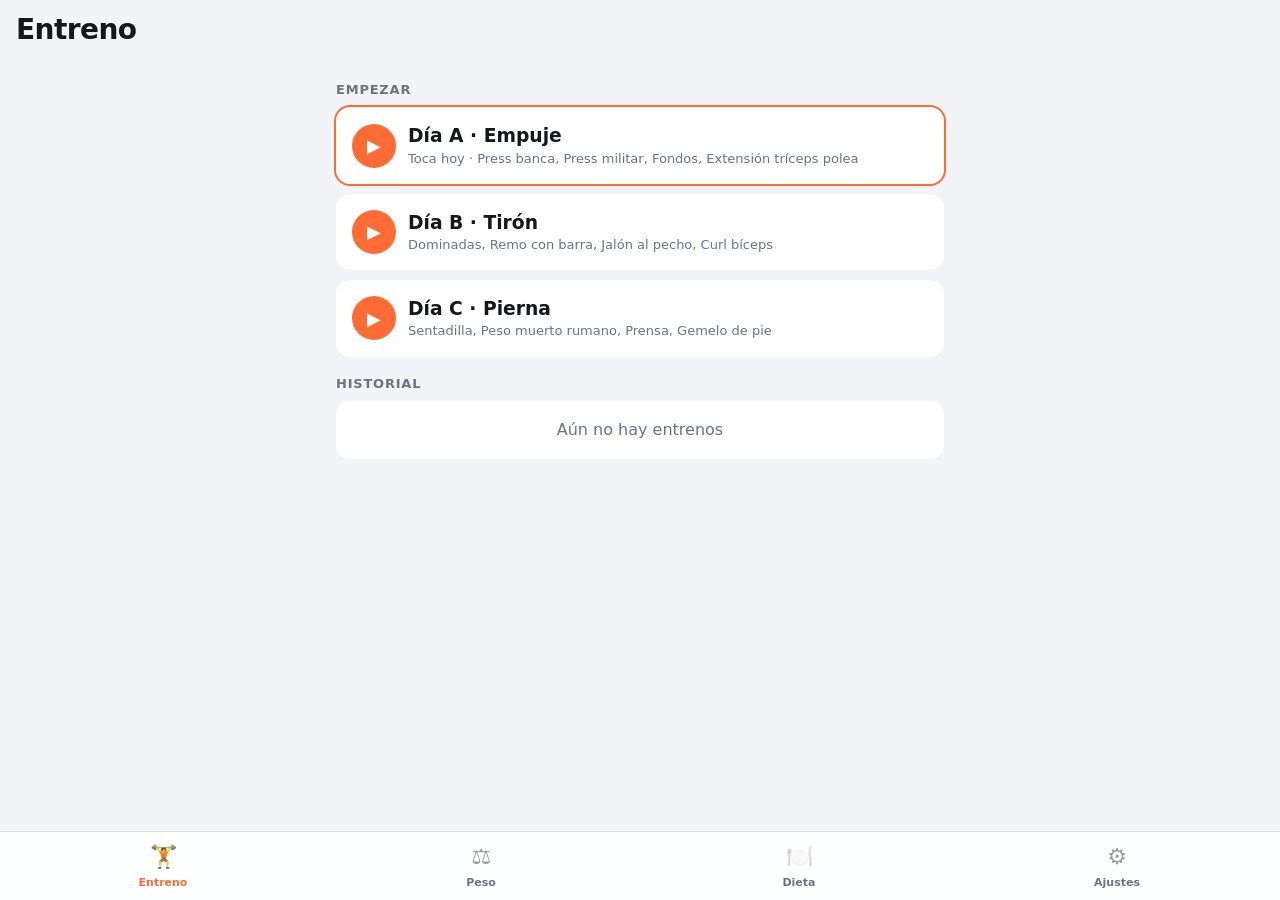
==== app/index.html @ 9633da12 "Añade tracker personal de gym, peso y dieta como web app instalable Co-Authored-By: Claude Opus 5.5 " ====
<!doctype html>
<html lang="es">
<head>
  <meta charset="utf-8">
  <meta name="viewport" content="width=device-width, initial-scale=1, viewport-fit=cover">
  <meta name="theme-color" content="#111318">
  <meta name="apple-mobile-web-app-capable" content="yes">
  <meta name="mobile-web-app-capable" content="yes">
  <meta name="apple-mobile-web-app-status-bar-style" content="black-translucent">
  <meta name="apple-mobile-web-app-title" content="Gym">
  <meta name="robots" content="noindex, nofollow">
  <title>Gym</title>
  <link rel="manifest" href="manifest.webmanifest">
  <link rel="apple-touch-icon" href="icons/apple-touch-icon.png">
  <link rel="icon" href="icons/icon-192.png">
  <link rel="stylesheet" href="styles.css">
</head>
<body>
  <header class="topbar"><h1 id="title">Entreno</h1></header>
  <main id="view"></main>
  <nav class="tabs">
    <button data-tab="gym"><span>🏋️</span>Entreno</button>
    <button data-tab="weight"><span>⚖️</span>Peso</button>
    <button data-tab="diet"><span>🍽️</span>Dieta</button>
    <button data-tab="settings"><span>⚙️</span>Ajustes</button>
  </nav>
  <dialog id="dialog"><form method="dialog" id="dialog-form"></form></dialog>
  <script src="app.js"></script>
</body>
</html>
---- app/styles.css ----
:root {
  --bg: #111318;
  --card: #1b1e25;
  --card-2: #252933;
  --line: #2f3440;
  --text: #eceef2;
  --muted: #8b92a1;
  --accent: #ff6b35;
  --accent-soft: rgba(255, 107, 53, 0.16);
  --ok: #3ccf7e;
  --danger: #ff4d5e;
  --radius: 14px;
  color-scheme: dark;
}
@media (prefers-color-scheme: light) {
  :root {
    --bg: #f3f4f7;
    --card: #ffffff;
    --card-2: #eef0f4;
    --line: #dde0e7;
    --text: #15171c;
    --muted: #6b7280;
    --accent-soft: rgba(255, 107, 53, 0.13);
    color-scheme: light;
  }
}

* { box-sizing: border-box; -webkit-tap-highlight-color: transparent; }
html, body { margin: 0; background: var(--bg); color: var(--text); }
body {
  font: 16px/1.4 -apple-system, BlinkMacSystemFont, "SF Pro Text", system-ui, sans-serif;
  padding-bottom: calc(76px + env(safe-area-inset-bottom));
  -webkit-text-size-adjust: 100%;
}
button, input, select, textarea { font: inherit; color: inherit; }
h1, h2, h3 { margin: 0; }

.topbar {
  position: sticky; top: 0; z-index: 5;
  padding: calc(10px + env(safe-area-inset-top)) 16px 10px;
  background: color-mix(in srgb, var(--bg) 88%, transparent);
  backdrop-filter: blur(14px); -webkit-backdrop-filter: blur(14px);
}
.topbar h1 { font-size: 28px; font-weight: 800; letter-spacing: -0.02em; }

main { padding: 4px 16px 24px; max-width: 640px; margin: 0 auto; }

.tabs {
  position: fixed; left: 0; right: 0; bottom: 0; z-index: 10;
  display: grid; grid-template-columns: repeat(4, 1fr);
  padding: 6px 4px calc(6px + env(safe-area-inset-bottom));
  background: color-mix(in srgb, var(--card) 92%, transparent);
  backdrop-filter: blur(14px); -webkit-backdrop-filter: blur(14px);
  border-top: 1px solid var(--line);
}
.tabs button {
  background: none; border: 0; padding: 4px 0; color: var(--muted);
  display: flex; flex-direction: column; align-items: center; gap: 2px; font-size: 11px; font-weight: 600;
}
.tabs button span { font-size: 22px; filter: grayscale(1); opacity: 0.7; }
.tabs button.on { color: var(--accent); }
.tabs button.on span { filter: none; opacity: 1; }

.section { margin: 18px 0 8px; display: flex; align-items: baseline; justify-content: space-between; gap: 8px; }
.section h2 { font-size: 13px; text-transform: uppercase; letter-spacing: 0.06em; color: var(--muted); font-weight: 700; }

.card { background: var(--card); border-radius: var(--radius); padding: 14px; margin-bottom: 10px; }
.card h3 { font-size: 17px; }
.muted { color: var(--muted); }
.small { font-size: 13px; }
.row { display: flex; align-items: center; gap: 8px; }
.row.between { justify-content: space-between; }
.grow { flex: 1; min-width: 0; }
.ellipsis { overflow: hidden; text-overflow: ellipsis; white-space: nowrap; }
.stack > * + * { margin-top: 8px; }

.btn {
  border: 0; border-radius: 12px; padding: 12px 16px; font-weight: 700;
  background: var(--card-2); color: var(--text); cursor: pointer;
}
.btn.primary { background: var(--accent); color: #fff; }
.btn.danger { background: transparent; color: var(--danger); }
.btn.ghost { background: transparent; color: var(--accent); padding: 6px 4px; }
.btn.block { width: 100%; display: block; }
.btn.small { padding: 7px 12px; font-size: 14px; border-radius: 10px; }
.btn:active { transform: scale(0.98); opacity: 0.85; }

.routine-btn {
  width: 100%; text-align: left; border: 0; cursor: pointer;
  background: var(--card); border-radius: var(--radius); padding: 16px; margin-bottom: 10px;
  display: flex; align-items: center; gap: 12px;
}
.routine-btn .play {
  width: 44px; height: 44px; border-radius: 50%; flex: none;
  background: var(--accent); color: #fff; display: grid; place-items: center; font-size: 18px;
}
.routine-btn.next { outline: 2px solid var(--accent); }

input[type=number], input[type=text], input[type=date], select, textarea {
  width: 100%; background: var(--card-2); border: 1px solid transparent; border-radius: 10px;
  padding: 10px 12px; outline: none; font-size: 16px;
}
input:focus, select:focus, textarea:focus { border-color: var(--accent); }
textarea { min-height: 180px; resize: vertical; font-family: ui-monospace, Menlo, monospace; font-size: 14px; }
label.field { display: block; margin-bottom: 10px; }
label.field > span { display: block; font-size: 13px; color: var(--muted); margin-bottom: 4px; }

/* Sesión de entreno */
.session-head { position: sticky; top: calc(56px + env(safe-area-inset-top)); z-index: 4; }
.timer { font-variant-numeric: tabular-nums; font-weight: 700; }
.rest { color: var(--accent); }
.ex-card h3 { margin-bottom: 2px; }
.sets { margin-top: 10px; display: grid; gap: 6px; }
.set {
  display: grid; grid-template-columns: 26px 1fr 1fr 48px; gap: 6px; align-items: center;
}
.set .n { color: var(--muted); font-weight: 700; text-align: center; font-size: 14px; }
.set input { text-align: center; padding: 10px 4px; font-variant-numeric: tabular-nums; }
.set.done input { background: color-mix(in srgb, var(--ok) 18%, var(--card-2)); }
.check {
  height: 44px; border-radius: 10px; border: 0; background: var(--card-2); color: var(--muted);
  font-size: 20px; font-weight: 800; cursor: pointer;
}
.set.done .check { background: var(--ok); color: #fff; }
.set-head { display: grid; grid-template-columns: 26px 1fr 1fr 48px; gap: 6px; font-size: 12px; color: var(--muted); text-align: center; }
.pr { color: var(--ok); font-weight: 700; }

/* Listas */
.list { background: var(--card); border-radius: var(--radius); overflow: hidden; }
.list .item { padding: 12px 14px; display: flex; align-items: center; gap: 10px; border-bottom: 1px solid var(--line); }
.list .item:last-child { border-bottom: 0; }
.list button.item { width: 100%; background: none; border-left: 0; border-right: 0; border-top: 0; text-align: left; cursor: pointer; }
.empty { padding: 18px; text-align: center; color: var(--muted); }

/* Stats y gráficas */
.stats { display: grid; grid-template-columns: repeat(3, 1fr); gap: 8px; }
.stat { background: var(--card); border-radius: var(--radius); padding: 12px; }
.stat b { display: block; font-size: 22px; font-variant-numeric: tabular-nums; }
.stat span { font-size: 12px; color: var(--muted); }
.up { color: var(--danger); } .down { color: var(--ok); }
.chart { width: 100%; height: auto; display: block; }
.chart .grid { stroke: var(--line); stroke-width: 1; }
.chart .lbl { fill: var(--muted); font-size: 10px; }
.chart .line { fill: none; stroke: var(--accent); stroke-width: 2.5; stroke-linejoin: round; stroke-linecap: round; }
.chart .avg { fill: none; stroke: var(--muted); stroke-width: 1.5; stroke-dasharray: 4 4; }
.chart .dot { fill: var(--accent); }
.chart .goal { stroke: var(--ok); stroke-width: 1; stroke-dasharray: 2 4; }

/* Dieta */
.daynav { display: grid; grid-template-columns: 44px 1fr 44px; align-items: center; text-align: center; gap: 8px; }
.daynav button { height: 40px; }
.bar { height: 10px; background: var(--card-2); border-radius: 6px; overflow: hidden; margin: 6px 0 2px; }
.bar > i { display: block; height: 100%; background: var(--accent); border-radius: 6px; }
.bar.over > i { background: var(--danger); }
.foods { display: grid; grid-template-columns: repeat(2, 1fr); gap: 8px; }
.food {
  border: 0; background: var(--card); border-radius: 12px; padding: 12px; text-align: left; cursor: pointer;
  min-height: 64px;
}
.food b { display: block; font-size: 15px; }
.food span { font-size: 12px; color: var(--muted); }
.food:active { background: var(--accent-soft); }
.qty { display: flex; align-items: center; gap: 4px; }
.qty button { width: 32px; height: 32px; border-radius: 8px; border: 0; background: var(--card-2); font-weight: 800; }
.qty b { min-width: 28px; text-align: center; font-variant-numeric: tabular-nums; }

/* Dialog */
dialog {
  border: 0; padding: 0; background: var(--card); color: var(--text);
  width: min(560px, calc(100vw - 24px)); max-height: calc(100vh - 48px); border-radius: 18px;
}
dialog::backdrop { background: rgba(0, 0, 0, 0.55); }
dialog form { padding: 18px 16px 16px; }
dialog h2 { font-size: 20px; margin-bottom: 14px; }
dialog .actions { display: flex; gap: 8px; justify-content: flex-end; margin-top: 14px; flex-wrap: wrap; }
dialog .actions .left { margin-right: auto; }

.toast {
  position: fixed; left: 50%; bottom: calc(90px + env(safe-area-inset-bottom)); transform: translateX(-50%);
  background: var(--text); color: var(--bg); padding: 10px 16px; border-radius: 999px; font-weight: 600; font-size: 14px;
  z-index: 50; animation: fade 2.2s forwards;
}
@keyframes fade { 0%, 80% { opacity: 1; } 100% { opacity: 0; } }
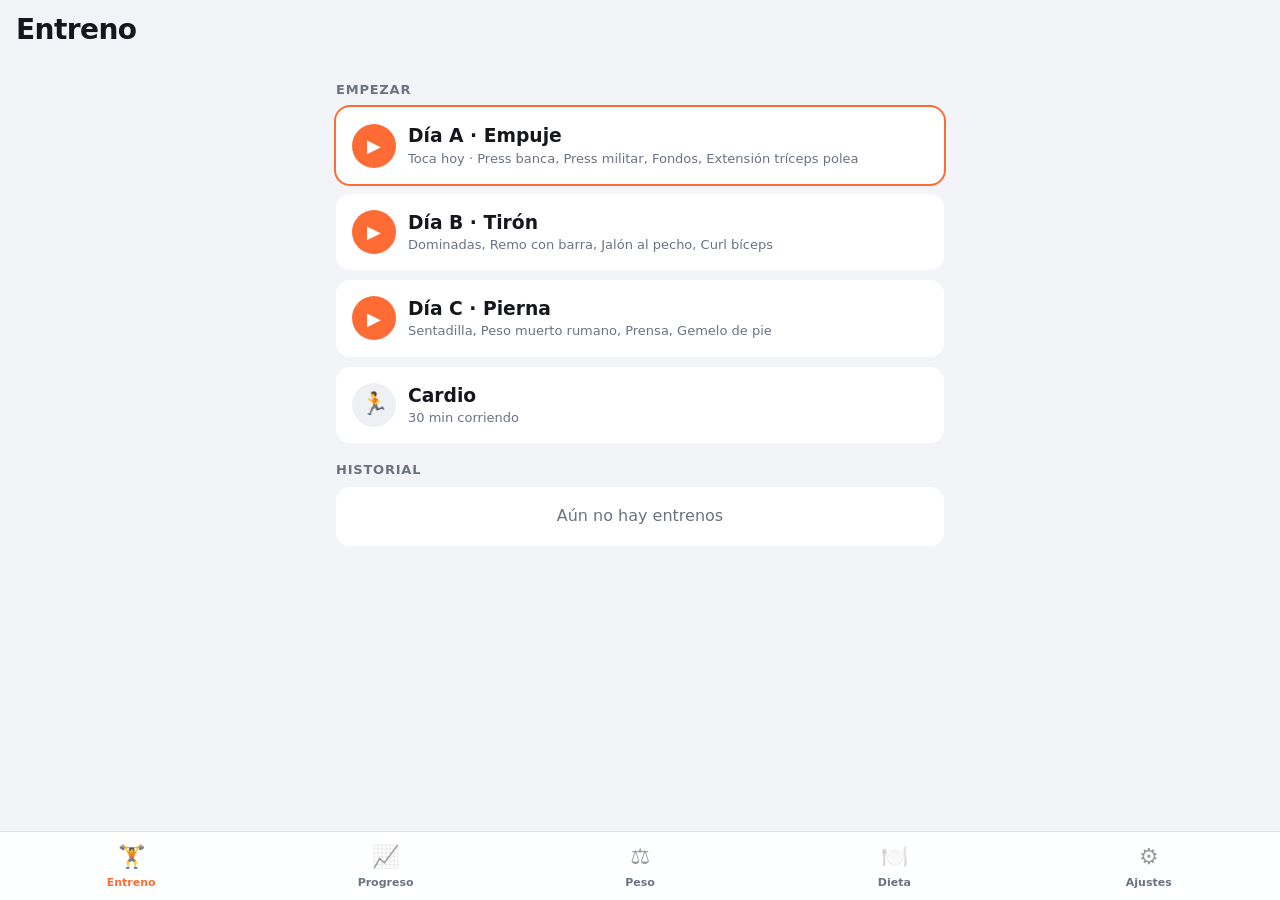
==== commit 7f4d51e2: "Pestaña Progreso con seguimiento semanal y evolución Semana de lunes a domingo con lo planificado y " ====
--- a/app/index.html
+++ b/app/index.html
@@ -20,6 +20,7 @@
   <main id="view"></main>
   <nav class="tabs">
     <button data-tab="gym"><span>🏋️</span>Entreno</button>
+    <button data-tab="progress"><span>📈</span>Progreso</button>
     <button data-tab="weight"><span>⚖️</span>Peso</button>
     <button data-tab="diet"><span>🍽️</span>Dieta</button>
     <button data-tab="settings"><span>⚙️</span>Ajustes</button>
--- a/app/styles.css
+++ b/app/styles.css
@@ -26,6 +26,7 @@
 }
 
 * { box-sizing: border-box; -webkit-tap-highlight-color: transparent; }
+[hidden] { display: none !important; }
 html, body { margin: 0; background: var(--bg); color: var(--text); }
 body {
   font: 16px/1.4 -apple-system, BlinkMacSystemFont, "SF Pro Text", system-ui, sans-serif;
@@ -47,7 +48,7 @@
 
 .tabs {
   position: fixed; left: 0; right: 0; bottom: 0; z-index: 10;
-  display: grid; grid-template-columns: repeat(4, 1fr);
+  display: grid; grid-template-columns: repeat(5, 1fr);
   padding: 6px 4px calc(6px + env(safe-area-inset-bottom));
   background: color-mix(in srgb, var(--card) 92%, transparent);
   backdrop-filter: blur(14px); -webkit-backdrop-filter: blur(14px);
@@ -101,7 +102,7 @@
   padding: 10px 12px; outline: none; font-size: 16px;
 }
 input:focus, select:focus, textarea:focus { border-color: var(--accent); }
-textarea { min-height: 180px; resize: vertical; font-family: ui-monospace, Menlo, monospace; font-size: 14px; }
+textarea { min-height: 300px; resize: vertical; font-family: ui-monospace, Menlo, monospace; font-size: 14px; }
 label.field { display: block; margin-bottom: 10px; }
 label.field > span { display: block; font-size: 13px; color: var(--muted); margin-bottom: 4px; }
 
@@ -112,7 +113,7 @@
 .ex-card h3 { margin-bottom: 2px; }
 .sets { margin-top: 10px; display: grid; gap: 6px; }
 .set {
-  display: grid; grid-template-columns: 26px 1fr 1fr 48px; gap: 6px; align-items: center;
+  display: grid; grid-template-columns: 22px 1fr 1fr 0.8fr 46px; gap: 6px; align-items: center;
 }
 .set .n { color: var(--muted); font-weight: 700; text-align: center; font-size: 14px; }
 .set input { text-align: center; padding: 10px 4px; font-variant-numeric: tabular-nums; }
@@ -122,8 +123,11 @@
   font-size: 20px; font-weight: 800; cursor: pointer;
 }
 .set.done .check { background: var(--ok); color: #fff; }
-.set-head { display: grid; grid-template-columns: 26px 1fr 1fr 48px; gap: 6px; font-size: 12px; color: var(--muted); text-align: center; }
-.pr { color: var(--ok); font-weight: 700; }
+.set-head { display: grid; grid-template-columns: 22px 1fr 1fr 0.8fr 46px; gap: 6px; font-size: 12px; color: var(--muted); text-align: center; }
+.target { margin: -2px 0 4px 28px; font-size: 12px; color: var(--muted); }
+.coach { color: var(--accent); font-size: 13px; margin: 2px 0 4px; }
+.cnote { margin-top: 8px; padding: 8px 10px !important; font-size: 15px !important; }
+.routine-btn .play.cardio { background: var(--card-2); font-size: 22px; }
 
 /* Listas */
 .list { background: var(--card); border-radius: var(--radius); overflow: hidden; }
@@ -138,6 +142,16 @@
 .stat b { display: block; font-size: 22px; font-variant-numeric: tabular-nums; }
 .stat span { font-size: 12px; color: var(--muted); }
 .up { color: var(--danger); } .down { color: var(--ok); }
+.good { color: var(--ok); font-weight: 600; } .bad { color: var(--danger); font-weight: 600; }
+.stat b small { font-size: 13px; color: var(--muted); font-weight: 600; }
+.stat span .good, .stat span .bad { font-size: 12px; }
+.chip { font-size: 12px; font-weight: 700; padding: 3px 8px; border-radius: 999px; white-space: nowrap; }
+.chip.ok { background: color-mix(in srgb, var(--ok) 20%, transparent); color: var(--ok); }
+.chip.bad { background: color-mix(in srgb, var(--danger) 18%, transparent); color: var(--danger); }
+.chip.accent { background: var(--accent); color: #fff; }
+.day { width: 40px; flex: none; text-align: center; font-size: 11px; color: var(--muted); text-transform: uppercase; }
+.day b { display: block; font-size: 18px; color: var(--text); }
+.day.today b { color: var(--accent); }
 .chart { width: 100%; height: auto; display: block; }
 .chart .grid { stroke: var(--line); stroke-width: 1; }
 .chart .lbl { fill: var(--muted); font-size: 10px; }
